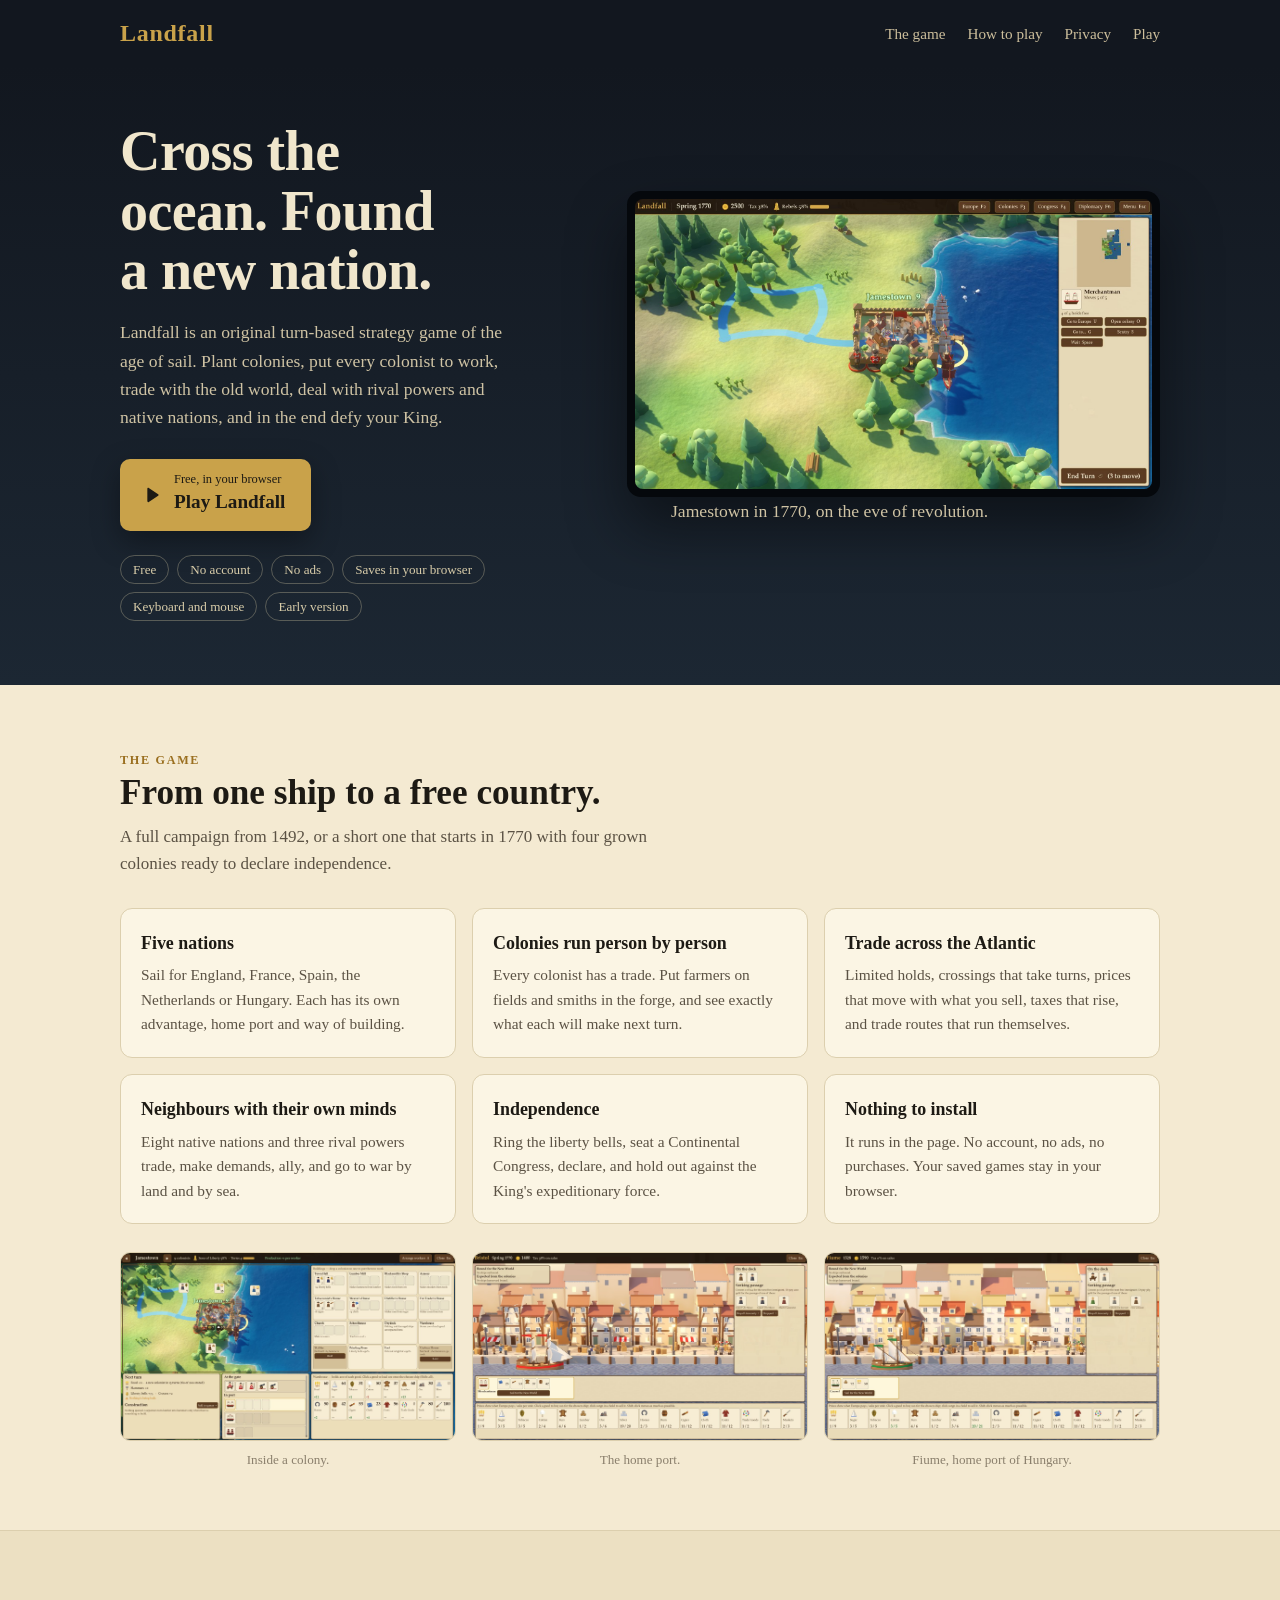
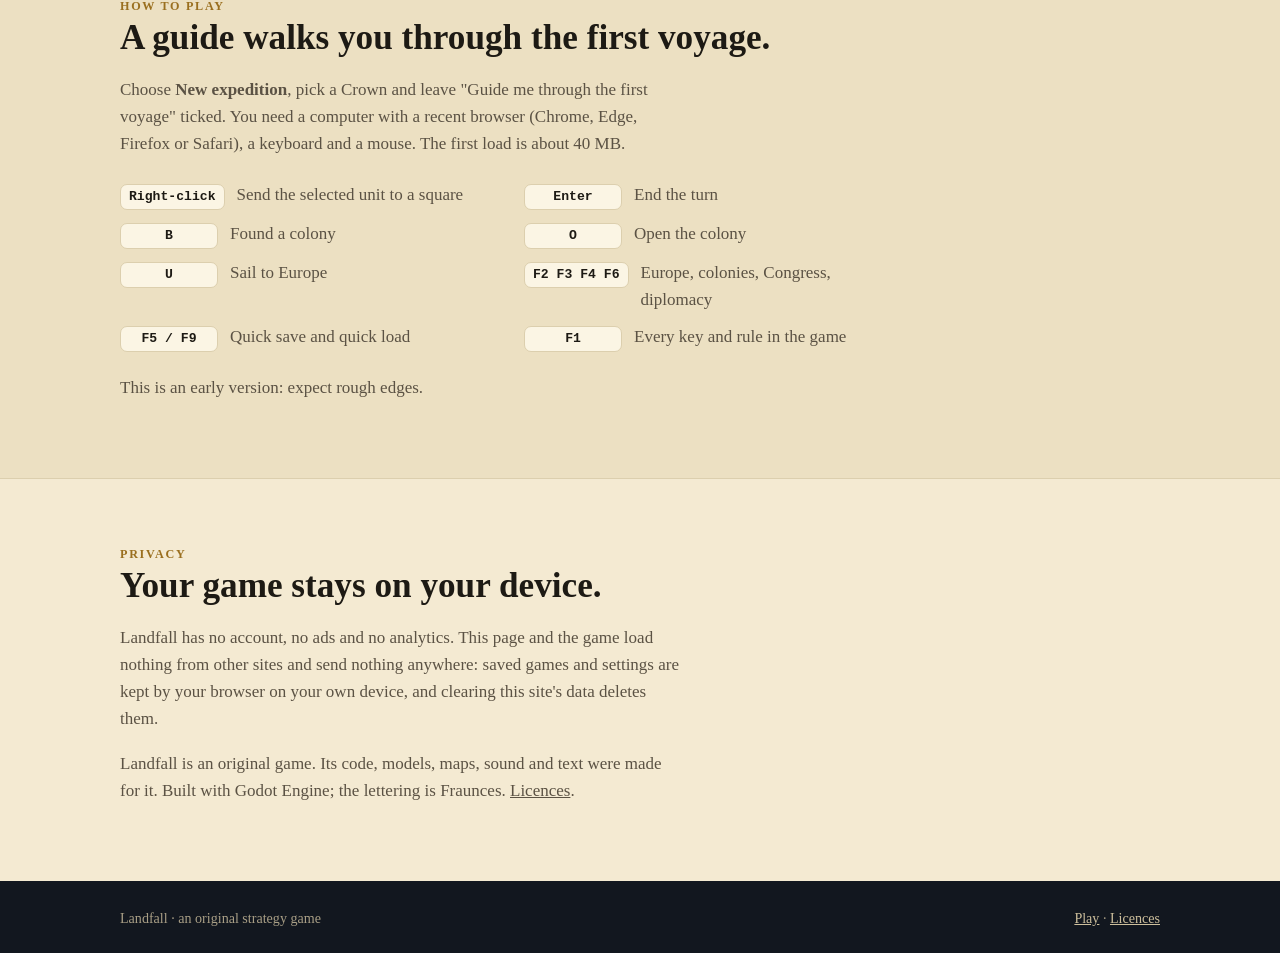
==== index.html @ 4b315e17 "ggabor.online: the game Landfall at /landfall/ Landing page, the game itself (Godot web export, no t" ====
<!doctype html>
<html lang="en">
<head>
<meta charset="utf-8">
<meta name="viewport" content="width=device-width, initial-scale=1">
<title>Landfall</title>
<link rel="canonical" href="https://ggabor.online/landfall/">
<meta http-equiv="refresh" content="0; url=/landfall/">
<style>
  body { margin: 0; min-height: 100vh; display: grid; place-items: center; background: #12171f; color: #e9d9b0;
    font: 17px/1.5 "Palatino Linotype", Palatino, Georgia, serif; text-align: center; padding: 24px; }
  a { color: #c9a24a; }
</style>
</head>
<body>
<p>On to <a href="/landfall/">Landfall</a>&hellip;</p>
<script>location.replace('/landfall/');</script>
</body>
</html>
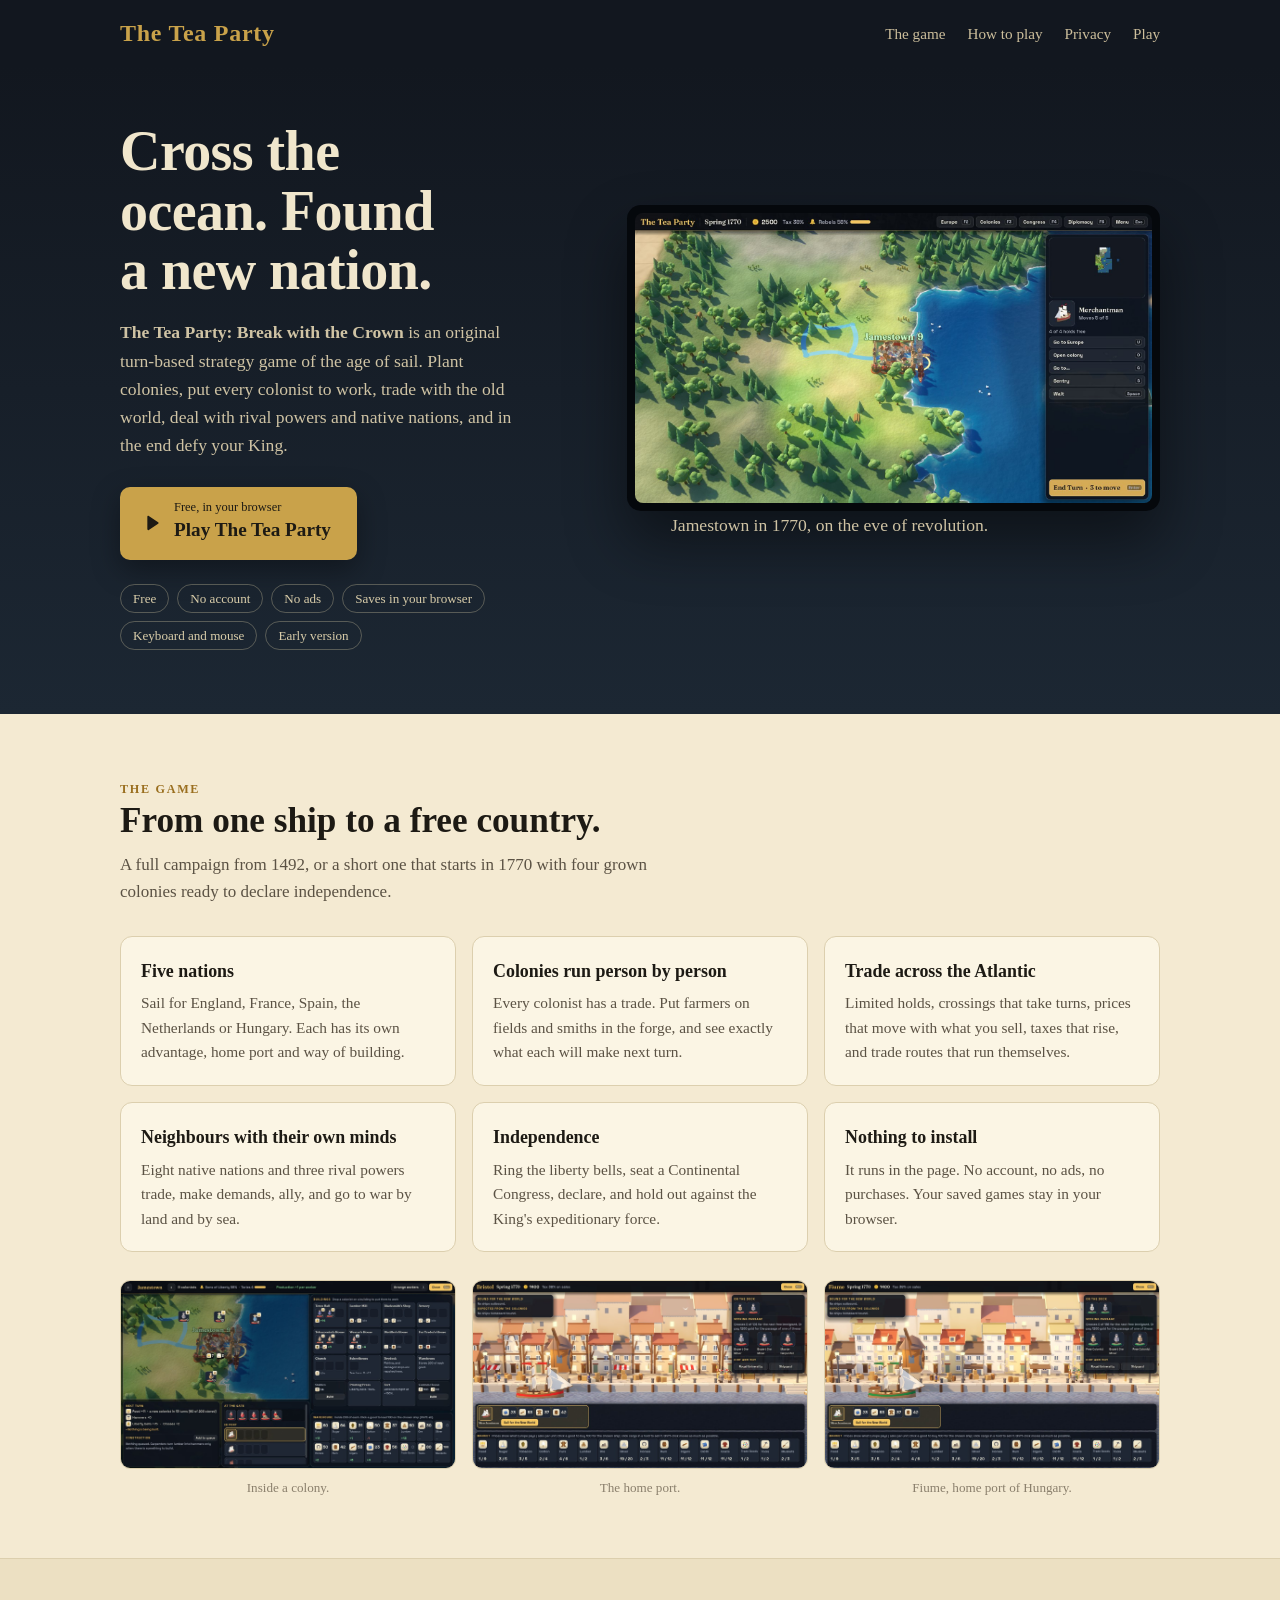
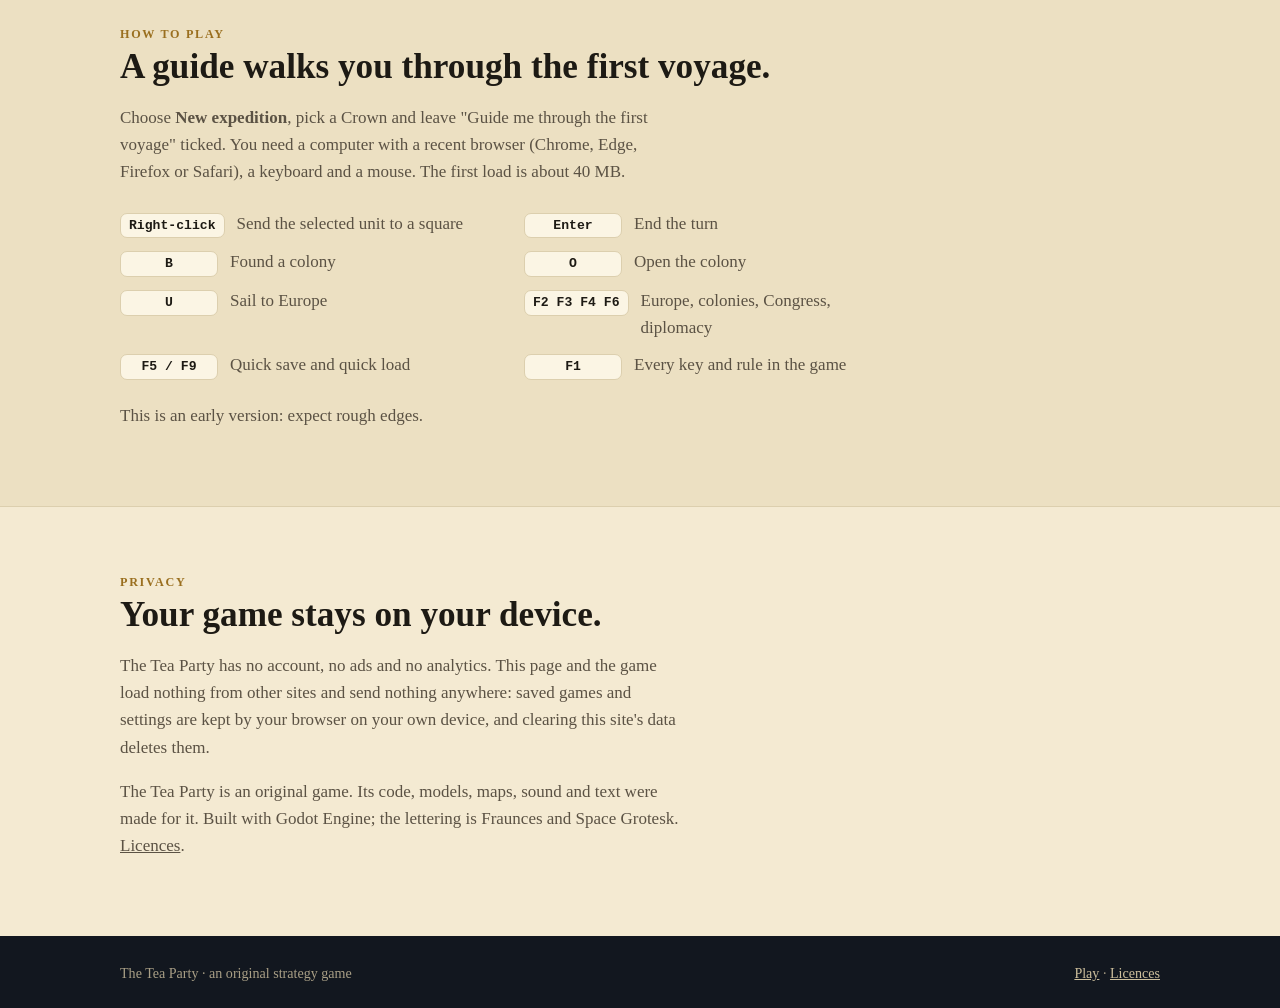
==== commit 158f0acb: "The Tea Party: Break with the Crown (was Landfall) The game has a new name and lives at /theteaparty" ====
--- a/index.html
+++ b/index.html
@@ -3,9 +3,9 @@
 <head>
 <meta charset="utf-8">
 <meta name="viewport" content="width=device-width, initial-scale=1">
-<title>Landfall</title>
-<link rel="canonical" href="https://ggabor.online/landfall/">
-<meta http-equiv="refresh" content="0; url=/landfall/">
+<title>The Tea Party</title>
+<link rel="canonical" href="https://ggabor.online/theteaparty/">
+<meta http-equiv="refresh" content="0; url=/theteaparty/">
 <style>
   body { margin: 0; min-height: 100vh; display: grid; place-items: center; background: #12171f; color: #e9d9b0;
     font: 17px/1.5 "Palatino Linotype", Palatino, Georgia, serif; text-align: center; padding: 24px; }
@@ -13,7 +13,7 @@
 </style>
 </head>
 <body>
-<p>On to <a href="/landfall/">Landfall</a>&hellip;</p>
-<script>location.replace('/landfall/');</script>
+<p>On to <a href="/theteaparty/">The Tea Party</a>&hellip;</p>
+<script>location.replace('/theteaparty/');</script>
 </body>
 </html>
